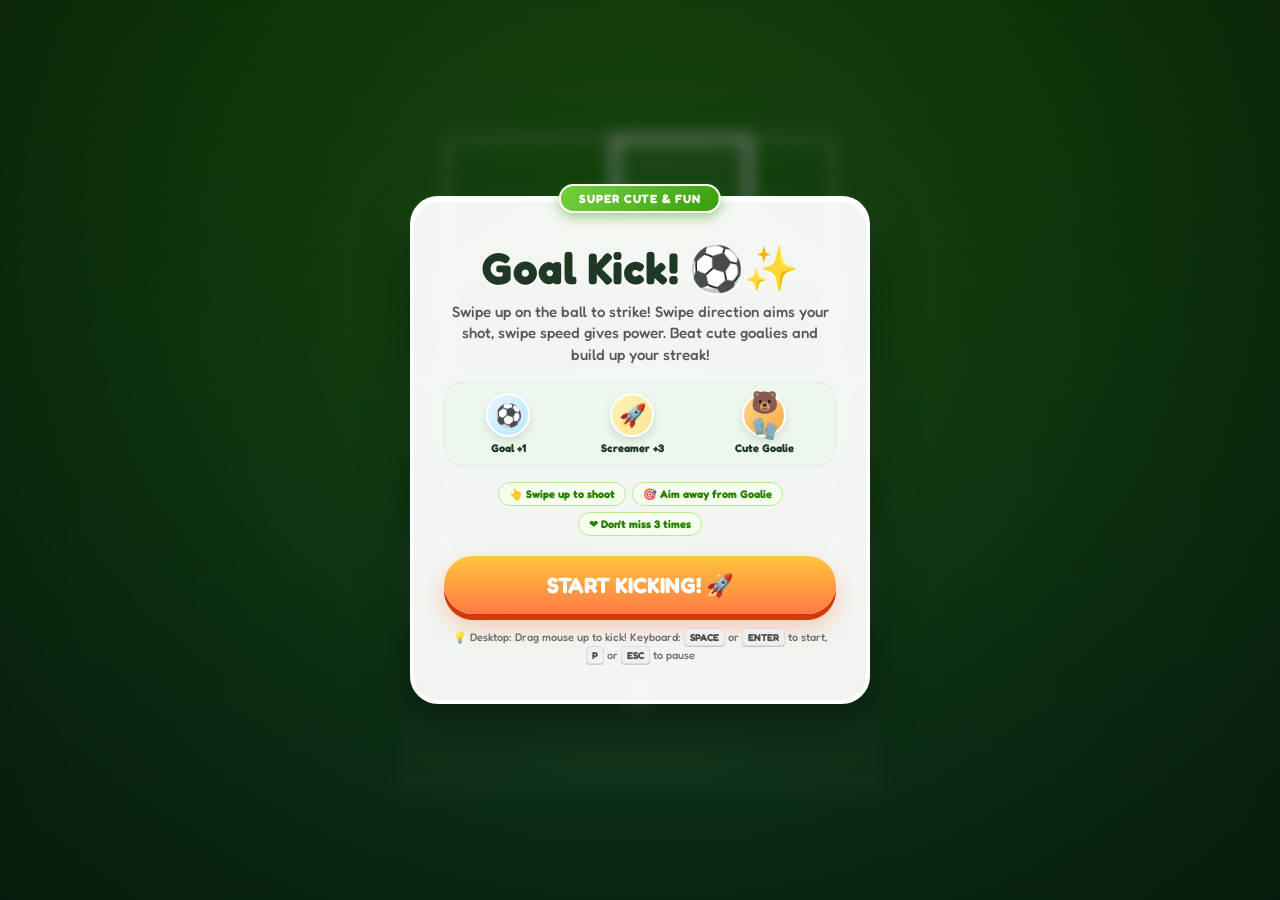
==== index.html @ 9839321a "Goal Kick: Separate HTML, CSS, JS, BGM loop, event SFX tones, child friendly UI, full screen playgri" ====
<!DOCTYPE html>
<html lang="en">
<head>
  <meta charset="utf-8">
  <meta name="viewport" content="width=device-width, initial-scale=1.0, maximum-scale=1.0, user-scalable=no, viewport-fit=cover">
  <meta name="theme-color" content="#278003">
  <title>Goal Kick! - Child Friendly Soccer Arcade</title>

  <!-- SEO & Meta -->
  <meta name="description" content="A super fun, child-friendly Goal Kick soccer arcade game! Swipe up on the ball to score goals against cute goalies in full screen!">
  <meta name="keywords" content="goal kick, soccer game, kids game, html5 game, mobile arcade">

  <!-- Google Fonts -->
  <link rel="preconnect" href="https://fonts.googleapis.com">
  <link rel="preconnect" href="https://fonts.gstatic.com" crossorigin>
  <link href="https://fonts.googleapis.com/css2?family=Fredoka:wght@400;500;600;700&display=swap" rel="stylesheet">

  <!-- Stylesheet -->
  <link rel="stylesheet" href="style.css">
</head>
<body>

  <!-- Fullscreen Canvas Playfield -->
  <canvas id="gameCanvas"></canvas>

  <!-- HUD Top Navigation Bar -->
  <div id="hud" class="hud-container hidden">
    <div class="hud-item score-box">
      <span class="hud-label">SCORE</span>
      <span id="scoreText" class="hud-value">0</span>
    </div>

    <div class="hud-item level-box">
      <span class="hud-label" id="tierNameText">PRACTICE</span>
      <span id="streakText" class="hud-subvalue">Streak 0</span>
    </div>

    <div class="hud-item status-box">
      <div class="lives-box" id="livesContainer">
        <!-- Dynamic Hearts rendered here -->
      </div>
      <div class="best-box">
        <span class="best-label">BEST:</span>
        <span id="bestHudText" class="best-value">0</span>
      </div>
    </div>
  </div>

  <!-- Start Screen Overlay -->
  <div class="overlay-layer" id="titleScreen">
    <div class="game-card bounce-in">
      <div class="card-badge">SUPER CUTE & FUN</div>
      <h1 class="game-title">Goal Kick! ⚽✨</h1>
      <p class="game-subtitle">Swipe up on the ball to strike! Swipe direction aims your shot, swipe speed gives power. Beat cute goalies and build up your streak!</p>

      <div class="character-preview">
        <div class="preview-item">
          <div class="char-avatar ball-bg">⚽</div>
          <span class="char-label">Goal +1</span>
        </div>
        <div class="preview-item">
          <div class="char-avatar fire-bg">🚀</div>
          <span class="char-label">Screamer +3</span>
        </div>
        <div class="preview-item">
          <div class="char-avatar bear-bg">🐻🧤</div>
          <span class="char-label">Cute Goalie</span>
        </div>
      </div>

      <div class="rules-summary">
        <div class="rule-chip">👆 Swipe up to shoot</div>
        <div class="rule-chip">🎯 Aim away from Goalie</div>
        <div class="rule-chip">❤️ Don't miss 3 times</div>
      </div>

      <button class="play-btn" id="startBtn">
        <span>START KICKING! 🚀</span>
      </button>

      <div class="desktop-hint">
        <span>💡 Desktop: Drag mouse up to kick! Keyboard: <kbd>SPACE</kbd> or <kbd>ENTER</kbd> to start, <kbd>P</kbd> or <kbd>ESC</kbd> to pause</span>
      </div>
    </div>
  </div>

  <!-- Game Over Overlay -->
  <div class="overlay-layer hidden" id="gameOverScreen">
    <div class="game-card pop-in" id="overCard">
      <div class="card-badge orange-badge">FULL TIME</div>
      <h2 class="over-title" id="overTitle">Great Kick! 🎉</h2>
      <p class="over-reason" id="overReasonText">Out of chances!</p>

      <div class="score-display">
        <span class="score-label">FINAL SCORE</span>
        <span class="final-score" id="finalScoreText">0</span>
      </div>

      <div class="stats-row">
        <div class="stat-pill">
          <span class="stat-icon">⚽</span>
          <span id="goalsText">0 Goals</span>
        </div>
        <div class="stat-pill">
          <span class="stat-icon">🔥</span>
          <span id="bestStreakText">Best Streak 0</span>
        </div>
      </div>

      <div class="best-score-banner" id="bestBanner">
        🏆 Best Score: <span id="bestScoreText">0</span>
      </div>

      <button class="play-btn again-btn" id="againBtn">
        <span>KICK AGAIN 🔄</span>
      </button>
    </div>
  </div>

  <!-- Pause Overlay -->
  <div class="overlay-layer hidden" id="pauseScreen">
    <div class="game-card pop-in">
      <div class="card-badge blue-badge">PAUSED</div>
      <h2 class="game-title">Game Paused ⏸️</h2>
      <p class="game-subtitle">Taking a quick water break? The goalie is waiting!</p>

      <button class="play-btn" id="resumeBtn">
        <span>RESUME GAME ▶️</span>
      </button>

      <div class="desktop-hint">
        <span>💡 Press <kbd>P</kbd> or <kbd>ESC</kbd> to resume</span>
      </div>
    </div>
  </div>

  <!-- Main Game Engine Script -->
  <script src="script.js"></script>
</body>
</html>
---- style.css ----
/* ==========================================================================
   Goal Kick! - Child Friendly & Responsive CSS Design System
   Dual Support for Mobile Devices & Large Desktop Monitors
   ========================================================================== */

:root {
  --primary-font: "Fredoka", "Trebuchet MS", system-ui, -apple-system, sans-serif;
  --bg-pitch-top: #389e0d;
  --bg-pitch-bottom: #1e7a3d;
  --card-bg: rgba(255, 255, 255, 0.95);
  --text-dark: #1f3824;
  --text-muted: #595959;
  --accent-yellow: #ffc53d;
  --accent-orange: #ff7a45;
  --accent-pink: #ff4d4f;
  --accent-blue: #4096ff;
  --accent-green: #52c41a;
  --shadow-color: rgba(5, 25, 10, 0.28);
  --radius-lg: 28px;
  --radius-md: 18px;
  --radius-pill: 999px;
}

* {
  box-sizing: border-box;
  margin: 0;
  padding: 0;
  -webkit-tap-highlight-color: transparent;
  user-select: none;
  -webkit-user-select: none;
}

html, body {
  width: 100%;
  height: 100%;
  overflow: hidden;
  position: fixed;
  inset: 0;
  font-family: var(--primary-font);
  background: radial-gradient(circle at 50% 30%, #52c41a 0%, #278003 60%, #0f4023 100%);
  touch-action: none;
  overscroll-behavior: none;
}

/* --------------------------------------------------------------------------
   Canvas (Responsive Canvas Engine)
   -------------------------------------------------------------------------- */
canvas#gameCanvas {
  position: fixed;
  inset: 0;
  width: 100%;
  height: 100%;
  display: block;
  z-index: 1;
  cursor: grab;
}

canvas#gameCanvas:active {
  cursor: grabbing;
}

/* --------------------------------------------------------------------------
   HUD Top Navigation Bar (Mobile & Desktop Responsive)
   -------------------------------------------------------------------------- */
.hud-container {
  position: fixed;
  top: max(10px, env(safe-area-inset-top));
  left: 50%;
  transform: translateX(-50%);
  width: calc(100% - 24px);
  max-width: 540px;
  z-index: 10;
  display: flex;
  align-items: center;
  justify-content: space-between;
  padding: 8px 16px;
  background: rgba(255, 255, 255, 0.94);
  backdrop-filter: blur(14px);
  -webkit-backdrop-filter: blur(14px);
  border: 3px solid rgba(255, 255, 255, 0.95);
  border-radius: var(--radius-pill);
  box-shadow: 0 10px 28px var(--shadow-color), 0 3px 8px rgba(0,0,0,0.1);
  transition: opacity 0.3s ease, transform 0.3s ease;
}

.hud-container.hidden {
  opacity: 0;
  pointer-events: none;
  transform: translate(-50%, -24px);
}

.hud-item {
  display: flex;
  flex-direction: column;
  align-items: center;
}

.score-box {
  align-items: flex-start;
}

.hud-label {
  font-size: 10px;
  font-weight: 700;
  letter-spacing: 0.08em;
  color: #8c8c8c;
}

.hud-value {
  font-size: clamp(20px, 3.5vw, 28px);
  font-weight: 700;
  color: #1f3824;
  line-height: 1;
  text-shadow: 0 1px 0 #fff;
}

.hud-subvalue {
  font-size: clamp(13px, 2.8vw, 16px);
  font-weight: 700;
  color: #389e0d;
}

.level-box {
  align-items: center;
}

/* Status Box: Hearts & Best */
.status-box {
  align-items: flex-end;
  gap: 2px;
}

.lives-box {
  display: flex;
  flex-direction: row;
  gap: 4px;
  align-items: center;
}

.heart-icon {
  font-size: clamp(16px, 3vw, 20px);
  display: inline-block;
  filter: drop-shadow(0 2px 4px rgba(255, 77, 79, 0.4));
  transition: transform 0.25s cubic-bezier(0.175, 0.885, 0.32, 1.275);
}

.heart-icon.lost {
  filter: grayscale(1) opacity(0.3);
  transform: scale(0.75);
}

.best-box {
  display: flex;
  align-items: center;
  gap: 4px;
  font-size: 11px;
  font-weight: 700;
  color: #8c8c8c;
}

.best-value {
  color: #d48806;
}

/* --------------------------------------------------------------------------
   Overlay Layers (Title, Game Over, Pause)
   -------------------------------------------------------------------------- */
.overlay-layer {
  position: fixed;
  inset: 0;
  z-index: 20;
  display: flex;
  align-items: center;
  justify-content: center;
  padding: 20px;
  background: radial-gradient(circle at center, rgba(10, 40, 20, 0.45) 0%, rgba(5, 20, 10, 0.82) 100%);
  backdrop-filter: blur(8px);
  -webkit-backdrop-filter: blur(8px);
  transition: opacity 0.3s ease;
}

.overlay-layer.hidden {
  display: none !important;
}

.game-card {
  width: 100%;
  max-width: 440px;
  background: var(--card-bg);
  border-radius: var(--radius-lg);
  padding: clamp(24px, 5vw, 36px) clamp(20px, 4vw, 30px);
  text-align: center;
  position: relative;
  box-shadow: 0 24px 48px rgba(0, 0, 0, 0.36), inset 0 2px 0 rgba(255, 255, 255, 0.9);
  border: 4px solid #ffffff;
}

/* Animations */
.bounce-in {
  animation: bounceIn 0.6s cubic-bezier(0.175, 0.885, 0.32, 1.275) both;
}

.pop-in {
  animation: popIn 0.4s cubic-bezier(0.34, 1.56, 0.64, 1) both;
}

@keyframes bounceIn {
  0% { opacity: 0; transform: scale(0.5) translateY(40px); }
  60% { opacity: 1; transform: scale(1.04) translateY(-6px); }
  100% { transform: scale(1) translateY(0); }
}

@keyframes popIn {
  0% { opacity: 0; transform: scale(0.85); }
  100% { opacity: 1; transform: scale(1); }
}

/* Card Badge */
.card-badge {
  position: absolute;
  top: -16px;
  left: 50%;
  transform: translateX(-50%);
  background: linear-gradient(135deg, #73d13d, #389e0d);
  color: #ffffff;
  font-size: 12px;
  font-weight: 700;
  letter-spacing: 0.08em;
  padding: 5px 18px;
  border-radius: var(--radius-pill);
  box-shadow: 0 4px 12px rgba(56, 158, 13, 0.45);
  border: 2px solid #ffffff;
}

.orange-badge {
  background: linear-gradient(135deg, #ff7a45, #d4380d);
  box-shadow: 0 4px 12px rgba(212, 56, 13, 0.45);
}

.blue-badge {
  background: linear-gradient(135deg, #4096ff, #0958d9);
  box-shadow: 0 4px 12px rgba(9, 88, 217, 0.45);
}

/* Titles & Typography */
.game-title {
  font-size: clamp(32px, 7vw, 44px);
  font-weight: 700;
  color: var(--text-dark);
  line-height: 1.1;
  margin-top: 8px;
  margin-bottom: 8px;
  text-shadow: 0 2px 0 #fff;
}

.game-subtitle {
  font-size: clamp(13px, 2.8vw, 15px);
  font-weight: 500;
  color: var(--text-muted);
  line-height: 1.45;
  margin-bottom: 16px;
}

/* Character Preview Bar */
.character-preview {
  display: flex;
  justify-content: space-around;
  margin: 14px 0 16px;
  padding: 10px 6px;
  background: rgba(235, 248, 238, 0.85);
  border-radius: var(--radius-md);
  border: 1px solid rgba(0, 0, 0, 0.05);
}

.preview-item {
  display: flex;
  flex-direction: column;
  align-items: center;
  gap: 4px;
}

.char-avatar {
  width: clamp(38px, 7.5vw, 44px);
  height: clamp(38px, 7.5vw, 44px);
  border-radius: 50%;
  display: flex;
  align-items: center;
  justify-content: center;
  font-size: clamp(18px, 3.5vw, 22px);
  box-shadow: 0 4px 10px rgba(0,0,0,0.12);
  border: 2px solid #ffffff;
  transition: transform 0.2s ease;
}

.char-avatar:hover {
  transform: scale(1.15) rotate(6deg);
}

.ball-bg { background: linear-gradient(135deg, #e6f7ff, #bae7ff); }
.fire-bg { background: linear-gradient(135deg, #fff1b8, #ffe58f); }
.bear-bg { background: linear-gradient(135deg, #ffd591, #ffa940); }

.char-label {
  font-size: 11px;
  font-weight: 700;
  color: var(--text-dark);
}

/* Rules Summary Chips */
.rules-summary {
  display: flex;
  flex-wrap: wrap;
  gap: 6px;
  justify-content: center;
  margin-bottom: 20px;
}

.rule-chip {
  background: #f6ffed;
  border: 1px solid #b7eb8f;
  color: #278003;
  font-size: 11px;
  font-weight: 700;
  padding: 4px 10px;
  border-radius: var(--radius-pill);
}

/* Buttons with Hover & Active States */
.play-btn {
  width: 100%;
  font-family: inherit;
  font-size: clamp(18px, 4vw, 22px);
  font-weight: 700;
  color: #ffffff;
  background: linear-gradient(180deg, #ffc53d 0%, #ff7a45 100%);
  border: none;
  border-radius: var(--radius-pill);
  padding: 16px 28px;
  cursor: pointer;
  box-shadow: 0 6px 0 #d4380d, 0 12px 24px rgba(255, 122, 69, 0.4);
  transition: transform 0.15s cubic-bezier(0.175, 0.885, 0.32, 1.275), box-shadow 0.15s ease;
  position: relative;
  overflow: hidden;
}

.play-btn:hover {
  transform: translateY(-2px);
  box-shadow: 0 8px 0 #d4380d, 0 16px 28px rgba(255, 122, 69, 0.48);
}

.play-btn:active {
  transform: translateY(4px);
  box-shadow: 0 2px 0 #d4380d, 0 6px 12px rgba(255, 122, 69, 0.3);
}

.again-btn {
  background: linear-gradient(180deg, #73d13d 0%, #389e0d 100%);
  box-shadow: 0 6px 0 #237804, 0 12px 24px rgba(56, 158, 13, 0.4);
}

.again-btn:hover {
  box-shadow: 0 8px 0 #237804, 0 16px 28px rgba(56, 158, 13, 0.48);
}

.again-btn:active {
  box-shadow: 0 2px 0 #237804, 0 6px 12px rgba(56, 158, 13, 0.3);
}

/* Desktop Keyboard Hint */
.desktop-hint {
  margin-top: 14px;
  font-size: 11px;
  font-weight: 500;
  color: var(--text-muted);
  opacity: 0.85;
}

kbd {
  background: #f0f0f0;
  border: 1px solid #d9d9d9;
  border-radius: 4px;
  box-shadow: 0 1px 0 rgba(0,0,0,0.2);
  color: #333;
  display: inline-block;
  font-family: inherit;
  font-size: 10px;
  font-weight: 700;
  padding: 2px 5px;
}

/* Game Over Card Details */
.over-title {
  font-size: clamp(24px, 5vw, 32px);
  font-weight: 700;
  color: var(--text-dark);
  margin-top: 8px;
  margin-bottom: 2px;
}

.over-reason {
  font-size: 14px;
  font-weight: 600;
  color: #ff4d4f;
  margin-bottom: 10px;
}

.score-display {
  margin: 8px 0 14px;
  padding: 10px;
  background: linear-gradient(135deg, #f6ffed, #d9f7be);
  border-radius: var(--radius-md);
  border: 2px dashed #b7eb8f;
}

.score-label {
  font-size: 11px;
  font-weight: 700;
  color: #278003;
  letter-spacing: 0.08em;
  display: block;
}

.final-score {
  font-size: clamp(40px, 9vw, 58px);
  font-weight: 700;
  color: #135200;
  line-height: 1;
}

.stats-row {
  display: flex;
  gap: 10px;
  justify-content: center;
  margin-bottom: 14px;
}

.stat-pill {
  flex: 1;
  background: #f5f5f5;
  padding: 8px 10px;
  border-radius: var(--radius-pill);
  font-size: 12px;
  font-weight: 600;
  color: var(--text-dark);
  display: flex;
  align-items: center;
  justify-content: center;
  gap: 6px;
}

.best-score-banner {
  font-size: 13px;
  font-weight: 700;
  color: #389e0d;
  background: #f6ffed;
  border: 1px solid #b7eb8f;
  padding: 6px 12px;
  border-radius: var(--radius-pill);
  margin-bottom: 18px;
  display: inline-block;
}

/* Media Queries for Desktop & Tablet */
@media (min-width: 768px) {
  .hud-container {
    padding: 10px 24px;
  }
  .game-card {
    max-width: 460px;
  }
}
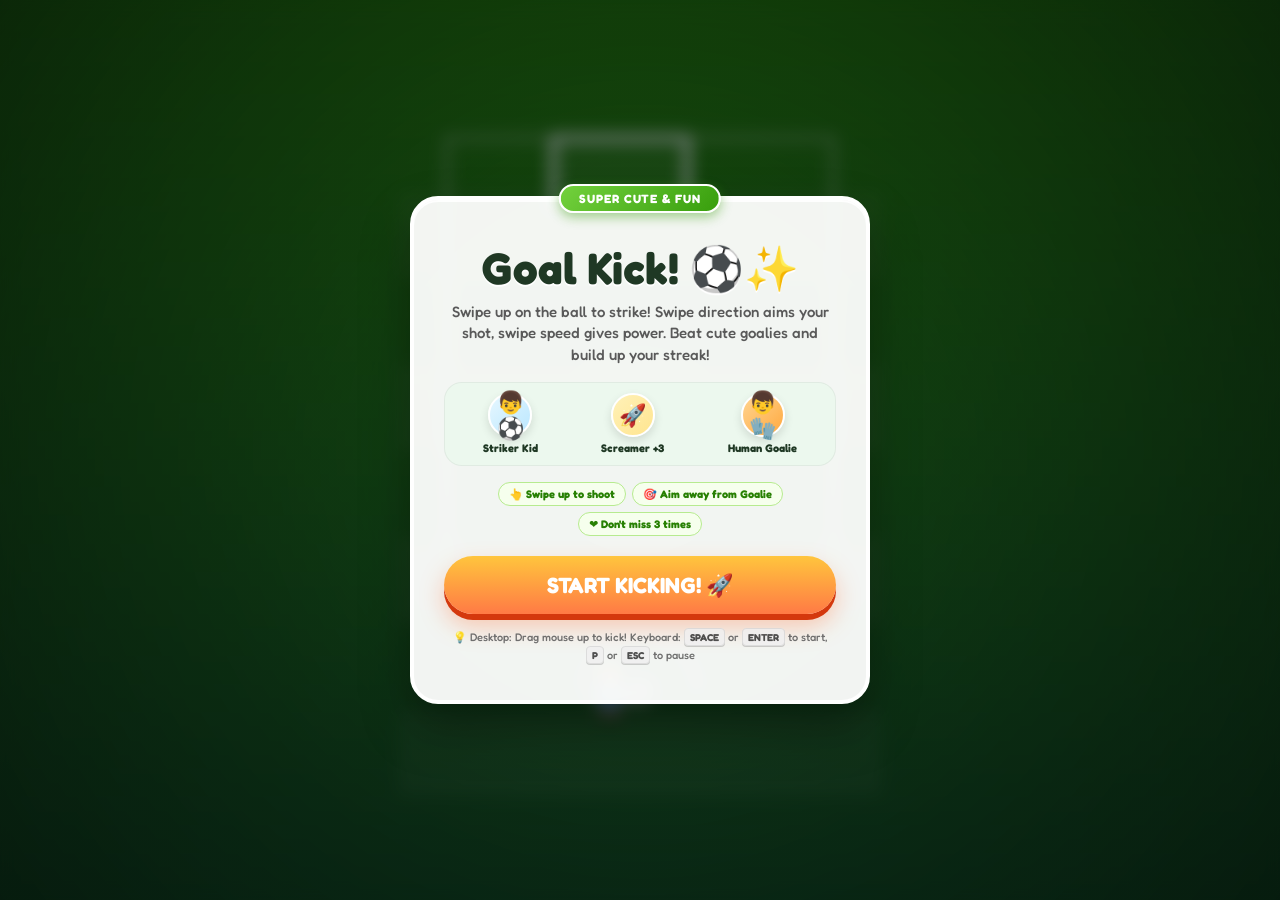
==== commit e36533c8: "Add human kicker character with leg swing animation and human goalkeeper player" ====
--- a/index.html
+++ b/index.html
@@ -55,16 +55,16 @@
 
       <div class="character-preview">
         <div class="preview-item">
-          <div class="char-avatar ball-bg">⚽</div>
-          <span class="char-label">Goal +1</span>
+          <div class="char-avatar ball-bg">👦⚽</div>
+          <span class="char-label">Striker Kid</span>
         </div>
         <div class="preview-item">
           <div class="char-avatar fire-bg">🚀</div>
           <span class="char-label">Screamer +3</span>
         </div>
         <div class="preview-item">
-          <div class="char-avatar bear-bg">🐻🧤</div>
-          <span class="char-label">Cute Goalie</span>
+          <div class="char-avatar bear-bg">👦🧤</div>
+          <span class="char-label">Human Goalie</span>
         </div>
       </div>
 
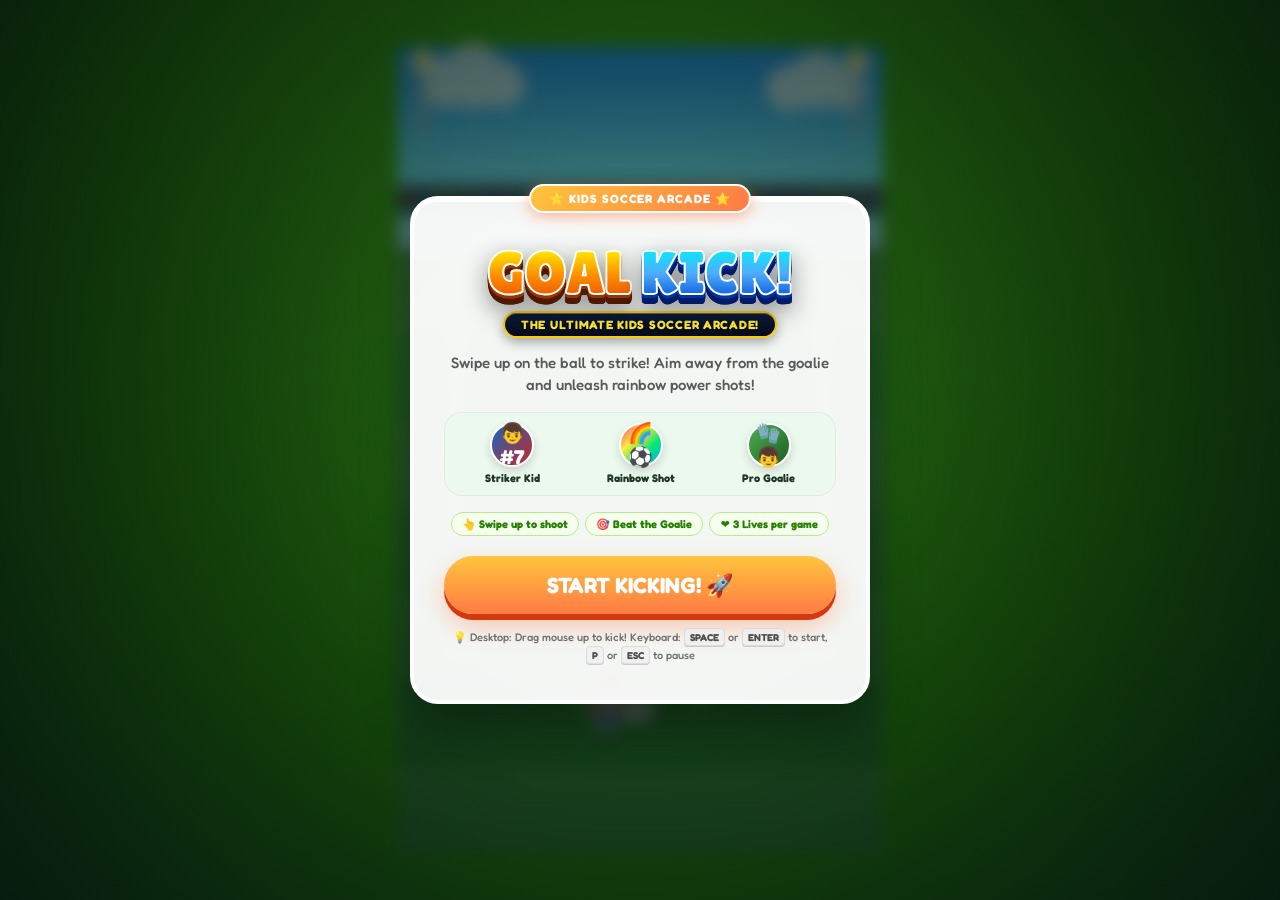
==== commit 23799e07: "Update Goal Kick UI matching arcade image design and position point notifications strictly above goa" ====
--- a/index.html
+++ b/index.html
@@ -4,16 +4,16 @@
   <meta charset="utf-8">
   <meta name="viewport" content="width=device-width, initial-scale=1.0, maximum-scale=1.0, user-scalable=no, viewport-fit=cover">
   <meta name="theme-color" content="#278003">
-  <title>Goal Kick! - Child Friendly Soccer Arcade</title>
+  <title>Goal Kick! - The Ultimate Kids Soccer Arcade</title>
 
   <!-- SEO & Meta -->
   <meta name="description" content="A super fun, child-friendly Goal Kick soccer arcade game! Swipe up on the ball to score goals against cute goalies in full screen!">
   <meta name="keywords" content="goal kick, soccer game, kids game, html5 game, mobile arcade">
 
-  <!-- Google Fonts -->
+  <!-- Google Fonts: Lilita One & Fredoka -->
   <link rel="preconnect" href="https://fonts.googleapis.com">
   <link rel="preconnect" href="https://fonts.gstatic.com" crossorigin>
-  <link href="https://fonts.googleapis.com/css2?family=Fredoka:wght@400;500;600;700&display=swap" rel="stylesheet">
+  <link href="https://fonts.googleapis.com/css2?family=Fredoka:wght@400;600;700;900&family=Lilita+One&display=swap" rel="stylesheet">
 
   <!-- Stylesheet -->
   <link rel="stylesheet" href="style.css">
@@ -49,29 +49,36 @@
   <!-- Start Screen Overlay -->
   <div class="overlay-layer" id="titleScreen">
     <div class="game-card bounce-in">
-      <div class="card-badge">SUPER CUTE & FUN</div>
-      <h1 class="game-title">Goal Kick! ⚽✨</h1>
-      <p class="game-subtitle">Swipe up on the ball to strike! Swipe direction aims your shot, swipe speed gives power. Beat cute goalies and build up your streak!</p>
+      <div class="card-badge arcade-badge">⭐ KIDS SOCCER ARCADE ⭐</div>
+      
+      <!-- 3D Arcade Title Logo matching image -->
+      <h1 class="logo-title">
+        <span class="word-goal">GOAL</span>
+        <span class="word-kick">KICK!</span>
+      </h1>
+      <div class="tagline-banner">THE ULTIMATE KIDS SOCCER ARCADE!</div>
+
+      <p class="game-subtitle">Swipe up on the ball to strike! Aim away from the goalie and unleash rainbow power shots!</p>
 
       <div class="character-preview">
         <div class="preview-item">
-          <div class="char-avatar ball-bg">👦⚽</div>
+          <div class="char-avatar striker-bg">👦#7</div>
           <span class="char-label">Striker Kid</span>
         </div>
         <div class="preview-item">
-          <div class="char-avatar fire-bg">🚀</div>
-          <span class="char-label">Screamer +3</span>
+          <div class="char-avatar rainbow-bg">🌈⚽</div>
+          <span class="char-label">Rainbow Shot</span>
         </div>
         <div class="preview-item">
-          <div class="char-avatar bear-bg">👦🧤</div>
-          <span class="char-label">Human Goalie</span>
+          <div class="char-avatar goalie-bg">🧤👦</div>
+          <span class="char-label">Pro Goalie</span>
         </div>
       </div>
 
       <div class="rules-summary">
         <div class="rule-chip">👆 Swipe up to shoot</div>
-        <div class="rule-chip">🎯 Aim away from Goalie</div>
-        <div class="rule-chip">❤️ Don't miss 3 times</div>
+        <div class="rule-chip">🎯 Beat the Goalie</div>
+        <div class="rule-chip">❤️ 3 Lives per game</div>
       </div>
 
       <button class="play-btn" id="startBtn">
@@ -138,3 +145,4 @@
   <script src="script.js"></script>
 </body>
 </html>
+
--- a/style.css
+++ b/style.css
@@ -230,6 +230,15 @@
   border-radius: var(--radius-pill);
   box-shadow: 0 4px 12px rgba(56, 158, 13, 0.45);
   border: 2px solid #ffffff;
+  white-space: nowrap;
+}
+
+.arcade-badge {
+  background: linear-gradient(135deg, #ffc53d, #ff7a45);
+  box-shadow: 0 4px 14px rgba(255, 122, 69, 0.5);
+  border: 2px solid #ffffff;
+  color: #ffffff;
+  font-weight: 900;
 }
 
 .orange-badge {
@@ -242,7 +251,54 @@
   box-shadow: 0 4px 12px rgba(9, 88, 217, 0.45);
 }
 
-/* Titles & Typography */
+/* 3D Arcade Titles & Tagline Banner (Matches Image) */
+.logo-title {
+  font-family: "Lilita One", "Fredoka", cursive, sans-serif;
+  font-size: clamp(42px, 9vw, 58px);
+  line-height: 0.95;
+  margin-top: 10px;
+  margin-bottom: 4px;
+  display: flex;
+  justify-content: center;
+  align-items: center;
+  gap: 10px;
+  text-transform: uppercase;
+}
+
+.word-goal {
+  background: linear-gradient(180deg, #fff700 0%, #ff8c00 55%, #e65100 100%);
+  -webkit-background-clip: text;
+  -webkit-text-fill-color: transparent;
+  filter: drop-shadow(0 3px 0 #993300) drop-shadow(0 6px 0 #4d1a00) drop-shadow(0 8px 12px rgba(0,0,0,0.4));
+  -webkit-text-stroke: 2px #ffffff;
+  letter-spacing: 0.02em;
+}
+
+.word-kick {
+  background: linear-gradient(180deg, #00f2fe 0%, #4facfe 50%, #0052d4 100%);
+  -webkit-background-clip: text;
+  -webkit-text-fill-color: transparent;
+  filter: drop-shadow(0 3px 0 #0033aa) drop-shadow(0 6px 0 #001a66) drop-shadow(0 8px 12px rgba(0,0,0,0.4));
+  -webkit-text-stroke: 2px #ffffff;
+  letter-spacing: 0.02em;
+}
+
+.tagline-banner {
+  background: linear-gradient(180deg, #0d1b3e 0%, #050b1a 100%);
+  border: 2px solid #ffcc00;
+  color: #ffeb3b;
+  font-family: "Fredoka", sans-serif;
+  font-weight: 900;
+  font-size: clamp(10px, 2.2vw, 12px);
+  letter-spacing: 0.06em;
+  padding: 4px 16px;
+  border-radius: var(--radius-pill);
+  box-shadow: 0 4px 12px rgba(0, 0, 0, 0.35), inset 0 1px 0 rgba(255,255,255,0.3);
+  margin: 6px auto 14px;
+  display: inline-block;
+  text-shadow: 0 1px 2px rgba(0,0,0,0.8);
+}
+
 .game-title {
   font-size: clamp(32px, 7vw, 44px);
   font-weight: 700;
@@ -286,19 +342,21 @@
   display: flex;
   align-items: center;
   justify-content: center;
-  font-size: clamp(18px, 3.5vw, 22px);
-  box-shadow: 0 4px 10px rgba(0,0,0,0.12);
+  font-size: clamp(16px, 3.2vw, 20px);
+  font-weight: 700;
+  box-shadow: 0 4px 10px rgba(0,0,0,0.15);
   border: 2px solid #ffffff;
   transition: transform 0.2s ease;
+  color: #fff;
 }
 
 .char-avatar:hover {
   transform: scale(1.15) rotate(6deg);
 }
 
-.ball-bg { background: linear-gradient(135deg, #e6f7ff, #bae7ff); }
-.fire-bg { background: linear-gradient(135deg, #fff1b8, #ffe58f); }
-.bear-bg { background: linear-gradient(135deg, #ffd591, #ffa940); }
+.striker-bg { background: linear-gradient(135deg, #1565c0 0%, #c62828 100%); }
+.rainbow-bg { background: linear-gradient(135deg, #ff4081, #ffeb3b, #00e676, #00b0ff); }
+.goalie-bg  { background: linear-gradient(135deg, #4caf50 0%, #1b5e20 100%); }
 
 .char-label {
   font-size: 11px;
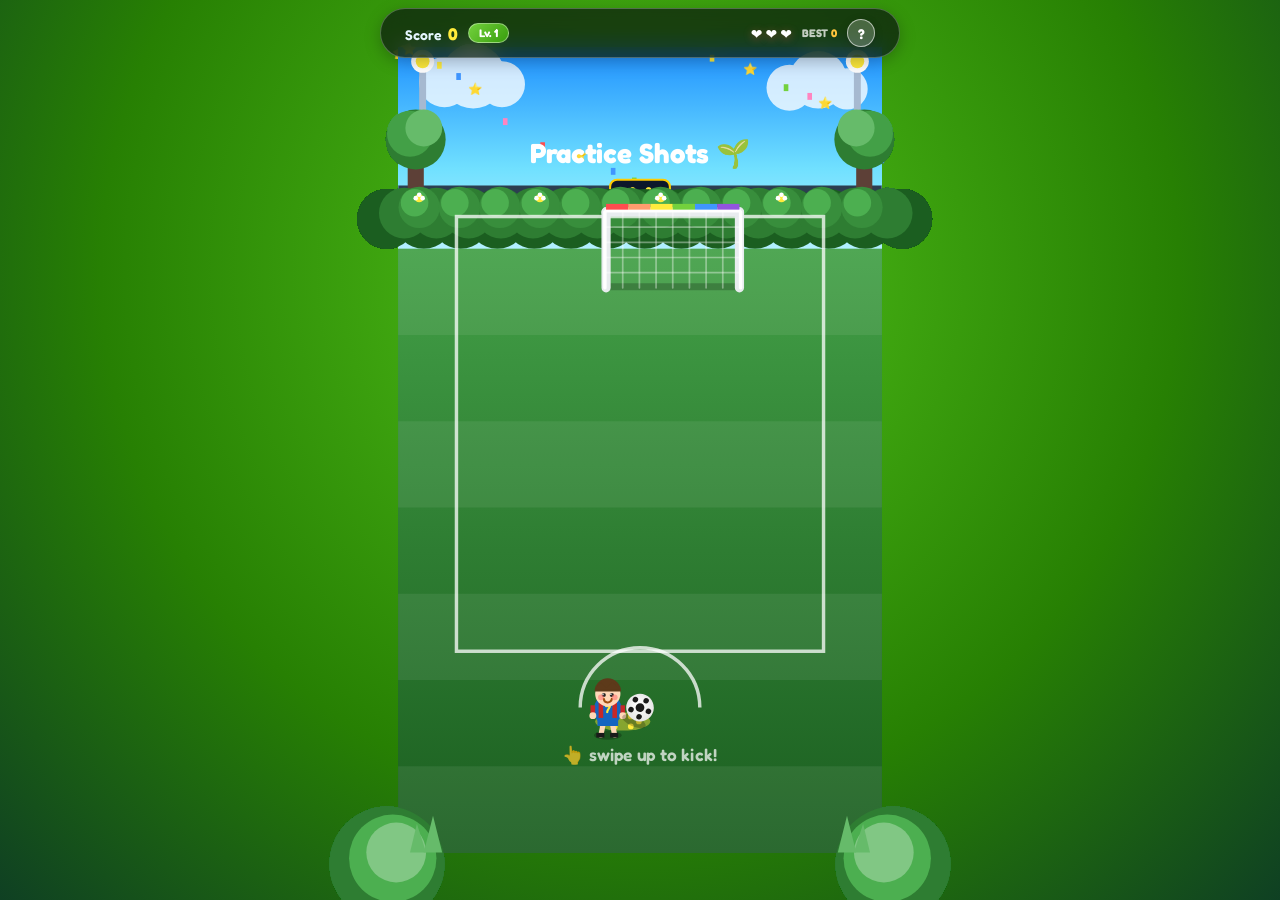
==== commit 919c8fa3: "Redesign UI to follow minimal playfield-first hyper-casual design: instant playfield start, compact " ====
--- a/index.html
+++ b/index.html
@@ -4,11 +4,11 @@
   <meta charset="utf-8">
   <meta name="viewport" content="width=device-width, initial-scale=1.0, maximum-scale=1.0, user-scalable=no, viewport-fit=cover">
   <meta name="theme-color" content="#278003">
-  <title>Goal Kick! - The Ultimate Kids Soccer Arcade</title>
+  <title>Goal Kick! - Minimal Playfield-First Soccer Arcade</title>
 
   <!-- SEO & Meta -->
-  <meta name="description" content="A super fun, child-friendly Goal Kick soccer arcade game! Swipe up on the ball to score goals against cute goalies in full screen!">
-  <meta name="keywords" content="goal kick, soccer game, kids game, html5 game, mobile arcade">
+  <meta name="description" content="A super fun, minimal playfield-first Goal Kick soccer arcade game! Swipe up on the ball to score goals!">
+  <meta name="keywords" content="goal kick, soccer game, html5 game, mobile arcade">
 
   <!-- Google Fonts: Lilita One & Fredoka -->
   <link rel="preconnect" href="https://fonts.googleapis.com">
@@ -20,78 +20,40 @@
 </head>
 <body>
 
-  <!-- Fullscreen Canvas Playfield -->
+  <!-- Fullscreen Canvas Playfield (Dominates 95%+ of Screen) -->
   <canvas id="gameCanvas"></canvas>
 
-  <!-- HUD Top Navigation Bar -->
-  <div id="hud" class="hud-container hidden">
-    <div class="hud-item score-box">
-      <span class="hud-label">SCORE</span>
-      <span id="scoreText" class="hud-value">0</span>
+  <!-- Minimal Hyper-Casual Single-Line Top HUD Bar -->
+  <div id="hud" class="hud-container">
+    <div class="hud-left">
+      <span class="hud-inline-score">Score <strong id="scoreText">0</strong></span>
+      <span class="hud-pill-badge" id="tierNameText">Lv. 1</span>
     </div>
 
-    <div class="hud-item level-box">
-      <span class="hud-label" id="tierNameText">PRACTICE</span>
-      <span id="streakText" class="hud-subvalue">Streak 0</span>
-    </div>
-
-    <div class="hud-item status-box">
+    <div class="hud-right">
       <div class="lives-box" id="livesContainer">
         <!-- Dynamic Hearts rendered here -->
       </div>
-      <div class="best-box">
-        <span class="best-label">BEST:</span>
-        <span id="bestHudText" class="best-value">0</span>
+      <span class="hud-inline-best">BEST <strong id="bestHudText">0</strong></span>
+      <button class="help-btn" id="helpBtn" aria-label="Help">?</button>
+    </div>
+  </div>
+
+  <!-- Compact How to Play Help Modal (Opened by ? button) -->
+  <div class="overlay-layer hidden" id="helpModal">
+    <div class="help-card pop-in">
+      <button class="modal-close-btn" id="closeHelpBtn" aria-label="Close">×</button>
+      <h3 class="help-title">How to Play</h3>
+      <div class="help-list">
+        <div class="help-item"><span>🎮</span> Swipe up on the ball to strike</div>
+        <div class="help-item"><span>🎯</span> Aim away from the Goalie</div>
+        <div class="help-item"><span>🚀</span> Swipe speed gives shot power</div>
+        <div class="help-item"><span>❤️</span> Don't miss 3 times</div>
       </div>
     </div>
   </div>
 
-  <!-- Start Screen Overlay -->
-  <div class="overlay-layer" id="titleScreen">
-    <div class="game-card bounce-in">
-      <div class="card-badge arcade-badge">⭐ KIDS SOCCER ARCADE ⭐</div>
-      
-      <!-- 3D Arcade Title Logo matching image -->
-      <h1 class="logo-title">
-        <span class="word-goal">GOAL</span>
-        <span class="word-kick">KICK!</span>
-      </h1>
-      <div class="tagline-banner">THE ULTIMATE KIDS SOCCER ARCADE!</div>
-
-      <p class="game-subtitle">Swipe up on the ball to strike! Aim away from the goalie and unleash rainbow power shots!</p>
-
-      <div class="character-preview">
-        <div class="preview-item">
-          <div class="char-avatar striker-bg">👦#7</div>
-          <span class="char-label">Striker Kid</span>
-        </div>
-        <div class="preview-item">
-          <div class="char-avatar rainbow-bg">🌈⚽</div>
-          <span class="char-label">Rainbow Shot</span>
-        </div>
-        <div class="preview-item">
-          <div class="char-avatar goalie-bg">🧤👦</div>
-          <span class="char-label">Pro Goalie</span>
-        </div>
-      </div>
-
-      <div class="rules-summary">
-        <div class="rule-chip">👆 Swipe up to shoot</div>
-        <div class="rule-chip">🎯 Beat the Goalie</div>
-        <div class="rule-chip">❤️ 3 Lives per game</div>
-      </div>
-
-      <button class="play-btn" id="startBtn">
-        <span>START KICKING! 🚀</span>
-      </button>
-
-      <div class="desktop-hint">
-        <span>💡 Desktop: Drag mouse up to kick! Keyboard: <kbd>SPACE</kbd> or <kbd>ENTER</kbd> to start, <kbd>P</kbd> or <kbd>ESC</kbd> to pause</span>
-      </div>
-    </div>
-  </div>
-
-  <!-- Game Over Overlay -->
+  <!-- Game Over Overlay (Compact Modal) -->
   <div class="overlay-layer hidden" id="gameOverScreen">
     <div class="game-card pop-in" id="overCard">
       <div class="card-badge orange-badge">FULL TIME</div>
@@ -124,7 +86,7 @@
     </div>
   </div>
 
-  <!-- Pause Overlay -->
+  <!-- Pause Overlay (Compact Modal) -->
   <div class="overlay-layer hidden" id="pauseScreen">
     <div class="game-card pop-in">
       <div class="card-badge blue-badge">PAUSED</div>
@@ -134,10 +96,6 @@
       <button class="play-btn" id="resumeBtn">
         <span>RESUME GAME ▶️</span>
       </button>
-
-      <div class="desktop-hint">
-        <span>💡 Press <kbd>P</kbd> or <kbd>ESC</kbd> to resume</span>
-      </div>
     </div>
   </div>
 
@@ -146,3 +104,4 @@
 </body>
 </html>
 
+
--- a/style.css
+++ b/style.css
@@ -62,25 +62,31 @@
 /* --------------------------------------------------------------------------
    HUD Top Navigation Bar (Mobile & Desktop Responsive)
    -------------------------------------------------------------------------- */
+/* --------------------------------------------------------------------------
+   Minimal Hyper-Casual Single-Line Top HUD Bar
+   -------------------------------------------------------------------------- */
 .hud-container {
   position: fixed;
-  top: max(10px, env(safe-area-inset-top));
+  top: max(8px, env(safe-area-inset-top));
   left: 50%;
   transform: translateX(-50%);
-  width: calc(100% - 24px);
-  max-width: 540px;
+  width: calc(100% - 20px);
+  max-width: 520px;
   z-index: 10;
   display: flex;
   align-items: center;
   justify-content: space-between;
-  padding: 8px 16px;
-  background: rgba(255, 255, 255, 0.94);
-  backdrop-filter: blur(14px);
-  -webkit-backdrop-filter: blur(14px);
-  border: 3px solid rgba(255, 255, 255, 0.95);
-  border-radius: var(--radius-pill);
-  box-shadow: 0 10px 28px var(--shadow-color), 0 3px 8px rgba(0,0,0,0.1);
+  padding: 6px 14px;
+  background: rgba(10, 25, 15, 0.72);
+  backdrop-filter: blur(10px);
+  -webkit-backdrop-filter: blur(10px);
+  border: 1.5px solid rgba(255, 255, 255, 0.25);
+  border-radius: var(--radius-pill);
+  box-shadow: 0 4px 16px rgba(0, 0, 0, 0.25);
   transition: opacity 0.3s ease, transform 0.3s ease;
+  color: #ffffff;
+  font-size: 13px;
+  font-weight: 700;
 }
 
 .hud-container.hidden {
@@ -89,56 +95,54 @@
   transform: translate(-50%, -24px);
 }
 
-.hud-item {
-  display: flex;
-  flex-direction: column;
-  align-items: center;
-}
-
-.score-box {
-  align-items: flex-start;
-}
-
-.hud-label {
-  font-size: 10px;
-  font-weight: 700;
-  letter-spacing: 0.08em;
-  color: #8c8c8c;
-}
-
-.hud-value {
-  font-size: clamp(20px, 3.5vw, 28px);
-  font-weight: 700;
-  color: #1f3824;
-  line-height: 1;
-  text-shadow: 0 1px 0 #fff;
-}
-
-.hud-subvalue {
-  font-size: clamp(13px, 2.8vw, 16px);
-  font-weight: 700;
-  color: #389e0d;
-}
-
-.level-box {
-  align-items: center;
-}
-
-/* Status Box: Hearts & Best */
-.status-box {
-  align-items: flex-end;
-  gap: 2px;
+.hud-left, .hud-right {
+  display: flex;
+  align-items: center;
+  gap: 10px;
+}
+
+.hud-inline-score {
+  font-size: 14px;
+  font-weight: 600;
+  color: #e6f7ff;
+}
+
+.hud-inline-score strong {
+  font-size: 17px;
+  font-weight: 900;
+  color: #ffeb3b;
+  margin-left: 3px;
+}
+
+.hud-pill-badge {
+  background: linear-gradient(135deg, #73d13d, #389e0d);
+  color: #ffffff;
+  font-size: 11px;
+  font-weight: 800;
+  padding: 2px 10px;
+  border-radius: var(--radius-pill);
+  border: 1px solid rgba(255, 255, 255, 0.4);
+}
+
+.hud-inline-best {
+  font-size: 11px;
+  font-weight: 700;
+  color: rgba(255, 255, 255, 0.75);
+}
+
+.hud-inline-best strong {
+  color: #ffc53d;
 }
 
 .lives-box {
   display: flex;
   flex-direction: row;
-  gap: 4px;
+  gap: 3px;
   align-items: center;
 }
 
 .heart-icon {
-  font-size: clamp(16px, 3vw, 20px);
+  font-size: 14px;
   display: inline-block;
   filter: drop-shadow(0 2px 4px rgba(255, 77, 79, 0.4));
   transition: transform 0.25s cubic-bezier(0.175, 0.885, 0.32, 1.275);
@@ -149,35 +153,118 @@
   transform: scale(0.75);
 }
 
-.best-box {
-  display: flex;
-  align-items: center;
-  gap: 4px;
-  font-size: 11px;
-  font-weight: 700;
-  color: #8c8c8c;
-}
-
-.best-value {
-  color: #d48806;
+/* Small Circular ? Help Button */
+.help-btn {
+  width: 28px;
+  height: 28px;
+  border-radius: 50%;
+  background: rgba(255, 255, 255, 0.22);
+  border: 1.5px solid rgba(255, 255, 255, 0.6);
+  color: #ffffff;
+  font-family: var(--primary-font);
+  font-size: 14px;
+  font-weight: 900;
+  display: flex;
+  align-items: center;
+  justify-content: center;
+  cursor: pointer;
+  box-shadow: 0 2px 8px rgba(0, 0, 0, 0.2);
+  transition: transform 0.15s ease, background 0.15s ease;
+}
+
+.help-btn:hover {
+  transform: scale(1.1);
+  background: rgba(255, 255, 255, 0.35);
+}
+
+.help-btn:active {
+  transform: scale(0.95);
 }
 
 /* --------------------------------------------------------------------------
-   Overlay Layers (Title, Game Over, Pause)
+   Overlay Layers & Compact Help Modal
    -------------------------------------------------------------------------- */
 .overlay-layer {
   position: fixed;
   inset: 0;
-  z-index: 20;
-  display: flex;
-  align-items: center;
-  justify-content: center;
-  padding: 20px;
-  background: radial-gradient(circle at center, rgba(10, 40, 20, 0.45) 0%, rgba(5, 20, 10, 0.82) 100%);
-  backdrop-filter: blur(8px);
-  -webkit-backdrop-filter: blur(8px);
+  z-index: 30;
+  display: flex;
+  align-items: center;
+  justify-content: center;
+  padding: 16px;
+  background: rgba(0, 0, 0, 0.52);
+  backdrop-filter: blur(6px);
+  -webkit-backdrop-filter: blur(6px);
   transition: opacity 0.3s ease;
 }
+
+/* How to Play Compact Modal */
+.help-card {
+  width: 100%;
+  max-width: 340px;
+  background: rgba(255, 255, 255, 0.96);
+  border-radius: 22px;
+  padding: 20px 22px;
+  text-align: left;
+  position: relative;
+  box-shadow: 0 20px 40px rgba(0, 0, 0, 0.4);
+  border: 3px solid #ffffff;
+}
+
+.modal-close-btn {
+  position: absolute;
+  top: 12px;
+  right: 14px;
+  width: 28px;
+  height: 28px;
+  border-radius: 50%;
+  background: #f0f0f0;
+  border: none;
+  font-size: 18px;
+  font-weight: 700;
+  color: #595959;
+  cursor: pointer;
+  display: flex;
+  align-items: center;
+  justify-content: center;
+  line-height: 1;
+}
+
+.modal-close-btn:hover {
+  background: #e0e0e0;
+  color: #000;
+}
+
+.help-title {
+  font-size: 20px;
+  font-weight: 800;
+  color: #1f3824;
+  margin-bottom: 14px;
+}
+
+.help-list {
+  display: flex;
+  flex-direction: column;
+  gap: 10px;
+}
+
+.help-item {
+  display: flex;
+  align-items: center;
+  gap: 10px;
+  font-size: 13px;
+  font-weight: 600;
+  color: #333333;
+  background: #f6ffed;
+  padding: 8px 12px;
+  border-radius: 12px;
+  border: 1px solid #b7eb8f;
+}
+
+.help-item span {
+  font-size: 16px;
+}
+
 
 .overlay-layer.hidden {
   display: none !important;
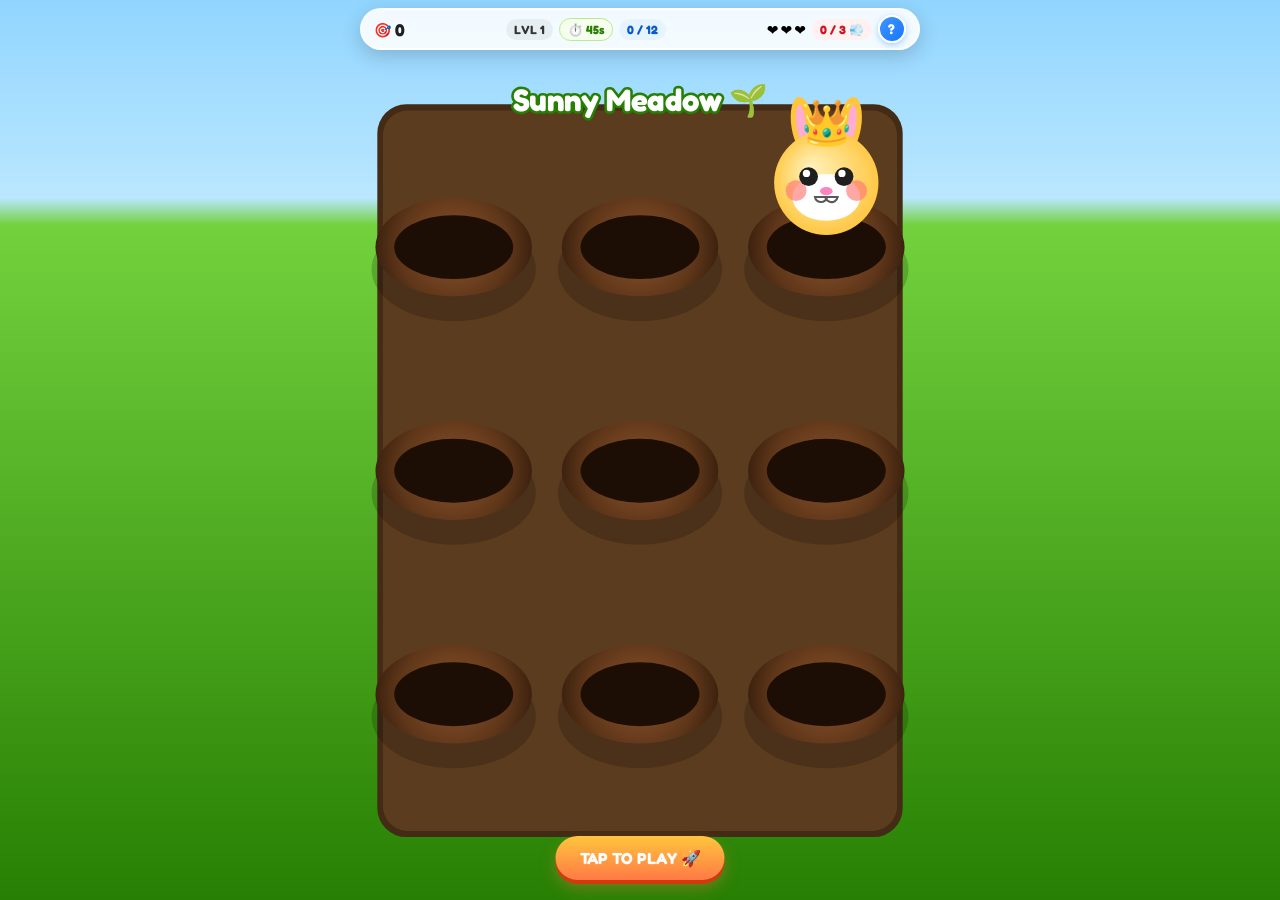
==== commit f72cb729: "Implement hyper-casual playfield-first UI update and always-enabled mobile audio system" ====
--- a/index.html
+++ b/index.html
@@ -1,65 +1,104 @@
 <!DOCTYPE html>
 <html lang="en">
 <head>
-  <meta charset="utf-8">
+  <meta charset="UTF-8">
   <meta name="viewport" content="width=device-width, initial-scale=1.0, maximum-scale=1.0, user-scalable=no, viewport-fit=cover">
-  <meta name="theme-color" content="#278003">
-  <title>Goal Kick! - Minimal Playfield-First Soccer Arcade</title>
-
+  <meta name="theme-color" content="#52c41a">
+  <title>Whack It! - Child Friendly Arcade Game</title>
+  
   <!-- SEO & Meta -->
-  <meta name="description" content="A super fun, minimal playfield-first Goal Kick soccer arcade game! Swipe up on the ball to score goals!">
-  <meta name="keywords" content="goal kick, soccer game, html5 game, mobile arcade">
-
-  <!-- Google Fonts: Lilita One & Fredoka -->
+  <meta name="description" content="A super fun, colorful, child-friendly Whack-It game! Tap the cute hamsters, bunnies, and kitty stars while avoiding cheeky raccoons in full screen!">
+  <meta name="keywords" content="whack a mole, kids game, html5 game, browser game, mobile game, child friendly">
+  
+  <!-- Google Fonts -->
   <link rel="preconnect" href="https://fonts.googleapis.com">
   <link rel="preconnect" href="https://fonts.gstatic.com" crossorigin>
-  <link href="https://fonts.googleapis.com/css2?family=Fredoka:wght@400;600;700;900&family=Lilita+One&display=swap" rel="stylesheet">
-
+  <link href="https://fonts.googleapis.com/css2?family=Fredoka:wght@400;500;600;700&display=swap" rel="stylesheet">
+  
   <!-- Stylesheet -->
   <link rel="stylesheet" href="style.css">
 </head>
 <body>
 
-  <!-- Fullscreen Canvas Playfield (Dominates 95%+ of Screen) -->
+  <!-- Fullscreen Canvas playgrid -->
   <canvas id="gameCanvas"></canvas>
 
-  <!-- Minimal Hyper-Casual Single-Line Top HUD Bar -->
+  <!-- Lightweight Compact HUD Bar (Always visible) -->
   <div id="hud" class="hud-container">
-    <div class="hud-left">
-      <span class="hud-inline-score">Score <strong id="scoreText">0</strong></span>
-      <span class="hud-pill-badge" id="tierNameText">Lv. 1</span>
+    <div class="hud-item score-item">
+      <span class="hud-icon">🎯</span>
+      <span id="scoreText" class="hud-value">0</span>
     </div>
 
-    <div class="hud-right">
+    <div class="hud-center-group">
+      <span id="levelNameText" class="hud-tag">Lv. 1</span>
+      <span id="timerPill" class="hud-tag timer-tag">⏱️ <span id="timerText">45s</span></span>
+      <span id="goalText" class="hud-tag goal-tag">0/12</span>
+    </div>
+
+    <div class="hud-right-group">
       <div class="lives-box" id="livesContainer">
         <!-- Dynamic Hearts rendered here -->
       </div>
-      <span class="hud-inline-best">BEST <strong id="bestHudText">0</strong></span>
-      <button class="help-btn" id="helpBtn" aria-label="Help">?</button>
+      <span id="missText" class="hud-tag miss-tag">💨 0/3</span>
+      <button class="help-btn" id="helpBtn" title="How to Play" aria-label="How to Play">?</button>
     </div>
   </div>
 
-  <!-- Compact How to Play Help Modal (Opened by ? button) -->
-  <div class="overlay-layer hidden" id="helpModal">
-    <div class="help-card pop-in">
-      <button class="modal-close-btn" id="closeHelpBtn" aria-label="Close">×</button>
-      <h3 class="help-title">How to Play</h3>
-      <div class="help-list">
-        <div class="help-item"><span>🎮</span> Swipe up on the ball to strike</div>
-        <div class="help-item"><span>🎯</span> Aim away from the Goalie</div>
-        <div class="help-item"><span>🚀</span> Swipe speed gives shot power</div>
-        <div class="help-item"><span>❤️</span> Don't miss 3 times</div>
+  <!-- Unobtrusive Bottom Tap-to-Play Banner (Opening Screen) -->
+  <div class="start-banner" id="titleScreen">
+    <button class="play-btn start-floating-btn" id="startBtn">
+      <span>TAP TO PLAY 🚀</span>
+    </button>
+  </div>
+
+  <!-- Compact How to Play Modal (Triggered by ? Button) -->
+  <div class="overlay-layer hidden" id="helpScreen">
+    <div class="game-card modal-card pop-in">
+      <button class="close-btn" id="closeHelpBtn" aria-label="Close">×</button>
+      <h2 class="modal-title">How to Play 🎮</h2>
+      
+      <div class="help-grid">
+        <div class="help-row">
+          <span class="help-icon hamster-bg">🐹</span>
+          <div class="help-desc">
+            <strong>Tap Cute Hamsters</strong>
+            <span>+1 Point</span>
+          </div>
+        </div>
+        <div class="help-row">
+          <span class="help-icon gold-bg">🐰⭐</span>
+          <div class="help-desc">
+            <strong>Golden Bunny & Kitty</strong>
+            <span>+5 Stars / +3 Points</span>
+          </div>
+        </div>
+        <div class="help-row">
+          <span class="help-icon raccoon-bg">🦝</span>
+          <div class="help-desc">
+            <strong>Cheeky Raccoon</strong>
+            <span>Avoid! -1 Heart</span>
+          </div>
+        </div>
       </div>
+
+      <div class="help-tips">
+        <span>⏱️ Beat timer • 🎯 Reach goal • 💨 Max 3 misses</span>
+      </div>
+
+      <button class="play-btn modal-ok-btn" id="gotItBtn">
+        <span>GOT IT! 👍</span>
+      </button>
     </div>
   </div>
 
-  <!-- Game Over Overlay (Compact Modal) -->
+  <!-- Game Over Overlay -->
   <div class="overlay-layer hidden" id="gameOverScreen">
-    <div class="game-card pop-in" id="overCard">
-      <div class="card-badge orange-badge">FULL TIME</div>
-      <h2 class="over-title" id="overTitle">Great Kick! 🎉</h2>
-      <p class="over-reason" id="overReasonText">Out of chances!</p>
-
+    <div class="game-card modal-card pop-in" id="overCard">
+      <div class="card-badge orange-badge">GAME OVER</div>
+      <h2 class="over-title" id="overTitle">Awesome Effort! 🎉</h2>
+      <p class="over-reason" id="overReasonText">Out of hearts!</p>
+      
       <div class="score-display">
         <span class="score-label">FINAL SCORE</span>
         <span class="final-score" id="finalScoreText">0</span>
@@ -67,12 +106,12 @@
 
       <div class="stats-row">
         <div class="stat-pill">
-          <span class="stat-icon">⚽</span>
-          <span id="goalsText">0 Goals</span>
+          <span class="stat-icon">🎯</span>
+          <span id="whackedText">0 Whacked</span>
         </div>
         <div class="stat-pill">
           <span class="stat-icon">🔥</span>
-          <span id="bestStreakText">Best Streak 0</span>
+          <span id="bestStreakText">Streak 0</span>
         </div>
       </div>
 
@@ -81,21 +120,25 @@
       </div>
 
       <button class="play-btn again-btn" id="againBtn">
-        <span>KICK AGAIN 🔄</span>
+        <span>PLAY AGAIN 🔄</span>
       </button>
     </div>
   </div>
 
-  <!-- Pause Overlay (Compact Modal) -->
+  <!-- Pause Overlay -->
   <div class="overlay-layer hidden" id="pauseScreen">
-    <div class="game-card pop-in">
+    <div class="game-card modal-card pop-in">
       <div class="card-badge blue-badge">PAUSED</div>
       <h2 class="game-title">Game Paused ⏸️</h2>
-      <p class="game-subtitle">Taking a quick water break? The goalie is waiting!</p>
+      <p class="game-subtitle">The cute hamsters are waiting!</p>
 
       <button class="play-btn" id="resumeBtn">
         <span>RESUME GAME ▶️</span>
       </button>
+
+      <div class="desktop-hint">
+        <span>💡 Press <kbd>P</kbd> or <kbd>ESC</kbd> to resume</span>
+      </div>
     </div>
   </div>
 
@@ -103,5 +146,3 @@
   <script src="script.js"></script>
 </body>
 </html>
-
-
--- a/style.css
+++ b/style.css
@@ -1,23 +1,22 @@
 /* ==========================================================================
-   Goal Kick! - Child Friendly & Responsive CSS Design System
-   Dual Support for Mobile Devices & Large Desktop Monitors
+   Whack It! - Minimal Hyper-Casual Playfield-First CSS Design System
    ========================================================================== */
 
 :root {
   --primary-font: "Fredoka", "Trebuchet MS", system-ui, -apple-system, sans-serif;
-  --bg-pitch-top: #389e0d;
-  --bg-pitch-bottom: #1e7a3d;
-  --card-bg: rgba(255, 255, 255, 0.95);
-  --text-dark: #1f3824;
+  --bg-grass-top: #73d13d;
+  --bg-grass-bottom: #389e0d;
+  --card-bg: rgba(255, 255, 255, 0.96);
+  --text-dark: #2c3e50;
   --text-muted: #595959;
   --accent-yellow: #ffc53d;
   --accent-orange: #ff7a45;
   --accent-pink: #ff4d4f;
   --accent-blue: #4096ff;
   --accent-green: #52c41a;
-  --shadow-color: rgba(5, 25, 10, 0.28);
-  --radius-lg: 28px;
-  --radius-md: 18px;
+  --shadow-color: rgba(0, 0, 0, 0.18);
+  --radius-lg: 24px;
+  --radius-md: 16px;
   --radius-pill: 999px;
 }
 
@@ -37,13 +36,13 @@
   position: fixed;
   inset: 0;
   font-family: var(--primary-font);
-  background: radial-gradient(circle at 50% 30%, #52c41a 0%, #278003 60%, #0f4023 100%);
+  background: radial-gradient(circle at 50% 30%, #a8e6cf 0%, #56ab2f 60%, #2e7d32 100%);
   touch-action: none;
   overscroll-behavior: none;
 }
 
 /* --------------------------------------------------------------------------
-   Canvas (Responsive Canvas Engine)
+   Canvas (100% Dominant Playfield Viewport)
    -------------------------------------------------------------------------- */
 canvas#gameCanvas {
   position: fixed;
@@ -52,105 +51,131 @@
   height: 100%;
   display: block;
   z-index: 1;
-  cursor: grab;
-}
-
-canvas#gameCanvas:active {
-  cursor: grabbing;
+  cursor: pointer;
 }
 
 /* --------------------------------------------------------------------------
-   HUD Top Navigation Bar (Mobile & Desktop Responsive)
-   -------------------------------------------------------------------------- */
-/* --------------------------------------------------------------------------
-   Minimal Hyper-Casual Single-Line Top HUD Bar
+   Ultra-Compact Minimal HUD Top Navigation Bar
    -------------------------------------------------------------------------- */
 .hud-container {
   position: fixed;
   top: max(8px, env(safe-area-inset-top));
   left: 50%;
   transform: translateX(-50%);
-  width: calc(100% - 20px);
-  max-width: 520px;
-  z-index: 10;
+  width: calc(100% - 16px);
+  max-width: 560px;
+  height: 42px;
+  z-index: 100;
   display: flex;
   align-items: center;
   justify-content: space-between;
-  padding: 6px 14px;
-  background: rgba(10, 25, 15, 0.72);
-  backdrop-filter: blur(10px);
-  -webkit-backdrop-filter: blur(10px);
-  border: 1.5px solid rgba(255, 255, 255, 0.25);
-  border-radius: var(--radius-pill);
-  box-shadow: 0 4px 16px rgba(0, 0, 0, 0.25);
-  transition: opacity 0.3s ease, transform 0.3s ease;
-  color: #ffffff;
-  font-size: 13px;
-  font-weight: 700;
+  padding: 0 12px;
+  background: rgba(255, 255, 255, 0.88);
+  backdrop-filter: blur(12px);
+  -webkit-backdrop-filter: blur(12px);
+  border: 2px solid rgba(255, 255, 255, 0.95);
+  border-radius: var(--radius-pill);
+  box-shadow: 0 6px 20px var(--shadow-color);
+  transition: opacity 0.2s ease, transform 0.2s ease;
 }
 
 .hud-container.hidden {
   opacity: 0;
   pointer-events: none;
-  transform: translate(-50%, -24px);
-}
-
-.hud-left, .hud-right {
-  display: flex;
-  align-items: center;
-  gap: 10px;
-}
-
-.hud-inline-score {
+  transform: translate(-50%, -20px);
+}
+
+.hud-item {
+  display: flex;
+  align-items: center;
+  gap: 4px;
+}
+
+.score-item {
+  font-size: 15px;
+  font-weight: 700;
+  color: #1f1f1f;
+}
+
+.hud-icon {
   font-size: 14px;
-  font-weight: 600;
-  color: #e6f7ff;
-}
-
-.hud-inline-score strong {
+}
+
+.hud-value {
   font-size: 17px;
-  font-weight: 900;
-  color: #ffeb3b;
-  margin-left: 3px;
-}
-
-.hud-pill-badge {
-  background: linear-gradient(135deg, #73d13d, #389e0d);
-  color: #ffffff;
-  font-size: 11px;
-  font-weight: 800;
-  padding: 2px 10px;
-  border-radius: var(--radius-pill);
-  border: 1px solid rgba(255, 255, 255, 0.4);
-}
-
-.hud-inline-best {
-  font-size: 11px;
-  font-weight: 700;
-  color: rgba(255, 255, 255, 0.75);
-}
-
-.hud-inline-best strong {
-  color: #ffc53d;
+  font-weight: 700;
+  color: #1f1f1f;
+}
+
+/* Center Group (Level, Timer, Goal) */
+.hud-center-group {
+  display: flex;
+  align-items: center;
+  gap: 6px;
+}
+
+.hud-tag {
+  font-size: 12px;
+  font-weight: 700;
+  color: #333333;
+  background: rgba(0, 0, 0, 0.05);
+  padding: 3px 8px;
+  border-radius: var(--radius-pill);
+  display: inline-flex;
+  align-items: center;
+  gap: 3px;
+}
+
+.timer-tag {
+  background: #f6ffed;
+  color: #278003;
+  border: 1px solid #b7eb8f;
+}
+
+.timer-tag.warning {
+  background: #fff2e8;
+  color: #d4380d;
+  border-color: #ffbb96;
+  animation: pulseWarning 0.8s infinite ease-in-out;
+}
+
+.goal-tag {
+  color: #0958d9;
+  background: #e6f4ff;
+}
+
+.miss-tag {
+  color: #cf1322;
+  background: #fff1f0;
+}
+
+@keyframes pulseWarning {
+  0%, 100% { transform: scale(1); }
+  50% { transform: scale(1.08); }
+}
+
+/* Right Group (Hearts, Misses, Help Button) */
+.hud-right-group {
+  display: flex;
+  align-items: center;
+  gap: 6px;
 }
 
 .lives-box {
   display: flex;
-  flex-direction: row;
-  gap: 3px;
-  align-items: center;
+  align-items: center;
+  gap: 2px;
 }
 
 .heart-icon {
   font-size: 14px;
   display: inline-block;
-  filter: drop-shadow(0 2px 4px rgba(255, 77, 79, 0.4));
-  transition: transform 0.25s cubic-bezier(0.175, 0.885, 0.32, 1.275);
+  transition: transform 0.2s ease;
 }
 
 .heart-icon.lost {
   filter: grayscale(1) opacity(0.3);
-  transform: scale(0.75);
+  transform: scale(0.8);
 }
 
 /* Small Circular ? Help Button */
@@ -158,23 +183,25 @@
   width: 28px;
   height: 28px;
   border-radius: 50%;
-  background: rgba(255, 255, 255, 0.22);
-  border: 1.5px solid rgba(255, 255, 255, 0.6);
+  background: linear-gradient(135deg, #4096ff, #1677ff);
   color: #ffffff;
-  font-family: var(--primary-font);
+  font-family: inherit;
   font-size: 14px;
-  font-weight: 900;
+  font-weight: 700;
+  border: 2px solid #ffffff;
   display: flex;
   align-items: center;
   justify-content: center;
   cursor: pointer;
-  box-shadow: 0 2px 8px rgba(0, 0, 0, 0.2);
+  box-shadow: 0 2px 6px rgba(22, 119, 255, 0.35);
   transition: transform 0.15s ease, background 0.15s ease;
+  line-height: 1;
+  padding: 0;
 }
 
 .help-btn:hover {
   transform: scale(1.1);
-  background: rgba(255, 255, 255, 0.35);
+  background: linear-gradient(135deg, #69b1ff, #4096ff);
 }
 
 .help-btn:active {
@@ -182,435 +209,334 @@
 }
 
 /* --------------------------------------------------------------------------
-   Overlay Layers & Compact Help Modal
+   Unobtrusive Bottom Start Floating Banner
+   -------------------------------------------------------------------------- */
+.start-banner {
+  position: fixed;
+  bottom: max(20px, env(safe-area-inset-bottom));
+  left: 50%;
+  transform: translateX(-50%);
+  z-index: 90;
+  display: flex;
+  justify-content: center;
+  pointer-events: auto;
+  transition: opacity 0.3s ease, transform 0.3s ease;
+}
+
+.start-banner.hidden {
+  opacity: 0;
+  pointer-events: none;
+  transform: translate(-50%, 20px);
+}
+
+.start-floating-btn {
+  font-family: inherit;
+  font-size: 16px;
+  font-weight: 700;
+  color: #ffffff;
+  background: linear-gradient(180deg, #ffc53d 0%, #ff7a45 100%);
+  border: 2.5px solid #ffffff;
+  border-radius: var(--radius-pill);
+  padding: 12px 32px;
+  cursor: pointer;
+  box-shadow: 0 6px 18px rgba(255, 122, 69, 0.45);
+  transition: transform 0.15s cubic-bezier(0.175, 0.885, 0.32, 1.275);
+}
+
+.start-floating-btn:hover {
+  transform: scale(1.05);
+}
+
+.start-floating-btn:active {
+  transform: scale(0.95);
+}
+
+/* --------------------------------------------------------------------------
+   Modals & Overlays (Compact Cards with Subtle Darkened Backdrop)
    -------------------------------------------------------------------------- */
 .overlay-layer {
   position: fixed;
   inset: 0;
-  z-index: 30;
+  z-index: 200;
   display: flex;
   align-items: center;
   justify-content: center;
   padding: 16px;
-  background: rgba(0, 0, 0, 0.52);
+  background: rgba(0, 0, 0, 0.45);
   backdrop-filter: blur(6px);
   -webkit-backdrop-filter: blur(6px);
-  transition: opacity 0.3s ease;
-}
-
-/* How to Play Compact Modal */
-.help-card {
+  transition: opacity 0.25s ease;
+}
+
+.overlay-layer.hidden {
+  display: none !important;
+}
+
+.game-card {
   width: 100%;
-  max-width: 340px;
-  background: rgba(255, 255, 255, 0.96);
-  border-radius: 22px;
-  padding: 20px 22px;
-  text-align: left;
+  max-width: 380px;
+  background: var(--card-bg);
+  border-radius: var(--radius-lg);
+  padding: 22px 20px;
+  text-align: center;
   position: relative;
-  box-shadow: 0 20px 40px rgba(0, 0, 0, 0.4);
+  box-shadow: 0 20px 40px rgba(0, 0, 0, 0.28), inset 0 2px 0 rgba(255, 255, 255, 0.9);
   border: 3px solid #ffffff;
 }
 
-.modal-close-btn {
+.pop-in {
+  animation: popIn 0.3s cubic-bezier(0.34, 1.56, 0.64, 1) both;
+}
+
+@keyframes popIn {
+  0% { opacity: 0; transform: scale(0.88); }
+  100% { opacity: 1; transform: scale(1); }
+}
+
+/* Small Circular Close Button */
+.close-btn {
   position: absolute;
   top: 12px;
-  right: 14px;
+  right: 12px;
   width: 28px;
   height: 28px;
   border-radius: 50%;
   background: #f0f0f0;
-  border: none;
+  color: #595959;
+  border: 1px solid #d9d9d9;
   font-size: 18px;
-  font-weight: 700;
-  color: #595959;
+  line-height: 1;
+  font-weight: 700;
+  display: flex;
+  align-items: center;
+  justify-content: center;
   cursor: pointer;
-  display: flex;
-  align-items: center;
-  justify-content: center;
-  line-height: 1;
-}
-
-.modal-close-btn:hover {
-  background: #e0e0e0;
-  color: #000;
-}
-
-.help-title {
-  font-size: 20px;
-  font-weight: 800;
-  color: #1f3824;
+  transition: background 0.15s ease, transform 0.15s ease;
+  padding: 0;
+}
+
+.close-btn:hover {
+  background: #ff4d4f;
+  color: #ffffff;
+  border-color: #ff4d4f;
+  transform: scale(1.1);
+}
+
+/* Modal Title */
+.modal-title {
+  font-size: 22px;
+  font-weight: 700;
+  color: var(--text-dark);
   margin-bottom: 14px;
 }
 
-.help-list {
+/* How to Play Compact Grid */
+.help-grid {
   display: flex;
   flex-direction: column;
   gap: 10px;
-}
-
-.help-item {
-  display: flex;
-  align-items: center;
-  gap: 10px;
+  margin-bottom: 14px;
+  text-align: left;
+}
+
+.help-row {
+  display: flex;
+  align-items: center;
+  gap: 12px;
+  background: rgba(240, 245, 255, 0.8);
+  padding: 8px 12px;
+  border-radius: var(--radius-md);
+  border: 1px solid rgba(0, 0, 0, 0.04);
+}
+
+.help-icon {
+  width: 36px;
+  height: 36px;
+  border-radius: 50%;
+  display: flex;
+  align-items: center;
+  justify-content: center;
+  font-size: 18px;
+  flex-shrink: 0;
+  border: 2px solid #ffffff;
+  box-shadow: 0 2px 6px rgba(0,0,0,0.1);
+}
+
+.hamster-bg { background: linear-gradient(135deg, #ffe7ba, #ffd591); }
+.gold-bg { background: linear-gradient(135deg, #fff1b8, #ffe58f); }
+.raccoon-bg { background: linear-gradient(135deg, #d9d9d9, #bfbfbf); }
+
+.help-desc {
+  display: flex;
+  flex-direction: column;
+}
+
+.help-desc strong {
   font-size: 13px;
+  font-weight: 700;
+  color: var(--text-dark);
+}
+
+.help-desc span {
+  font-size: 11px;
+  color: var(--text-muted);
+}
+
+.help-tips {
+  font-size: 11px;
   font-weight: 600;
-  color: #333333;
+  color: #389e0d;
   background: #f6ffed;
-  padding: 8px 12px;
-  border-radius: 12px;
   border: 1px solid #b7eb8f;
-}
-
-.help-item span {
+  padding: 6px 10px;
+  border-radius: var(--radius-pill);
+  margin-bottom: 16px;
+}
+
+.play-btn {
+  width: 100%;
+  font-family: inherit;
   font-size: 16px;
-}
-
-
-.overlay-layer.hidden {
-  display: none !important;
-}
-
-.game-card {
-  width: 100%;
-  max-width: 440px;
-  background: var(--card-bg);
-  border-radius: var(--radius-lg);
-  padding: clamp(24px, 5vw, 36px) clamp(20px, 4vw, 30px);
-  text-align: center;
-  position: relative;
-  box-shadow: 0 24px 48px rgba(0, 0, 0, 0.36), inset 0 2px 0 rgba(255, 255, 255, 0.9);
-  border: 4px solid #ffffff;
-}
-
-/* Animations */
-.bounce-in {
-  animation: bounceIn 0.6s cubic-bezier(0.175, 0.885, 0.32, 1.275) both;
-}
-
-.pop-in {
-  animation: popIn 0.4s cubic-bezier(0.34, 1.56, 0.64, 1) both;
-}
-
-@keyframes bounceIn {
-  0% { opacity: 0; transform: scale(0.5) translateY(40px); }
-  60% { opacity: 1; transform: scale(1.04) translateY(-6px); }
-  100% { transform: scale(1) translateY(0); }
-}
-
-@keyframes popIn {
-  0% { opacity: 0; transform: scale(0.85); }
-  100% { opacity: 1; transform: scale(1); }
+  font-weight: 700;
+  color: #ffffff;
+  background: linear-gradient(180deg, #ffc53d 0%, #ff7a45 100%);
+  border: none;
+  border-radius: var(--radius-pill);
+  padding: 12px 24px;
+  cursor: pointer;
+  box-shadow: 0 4px 0 #d4380d, 0 8px 16px rgba(255, 122, 69, 0.35);
+  transition: transform 0.15s ease, box-shadow 0.15s ease;
+}
+
+.play-btn:active {
+  transform: translateY(2px);
+  box-shadow: 0 2px 0 #d4380d, 0 4px 8px rgba(255, 122, 69, 0.25);
+}
+
+.again-btn {
+  background: linear-gradient(180deg, #73d13d 0%, #389e0d 100%);
+  box-shadow: 0 4px 0 #237804, 0 8px 16px rgba(56, 158, 13, 0.35);
 }
 
 /* Card Badge */
 .card-badge {
   position: absolute;
-  top: -16px;
+  top: -14px;
   left: 50%;
   transform: translateX(-50%);
   background: linear-gradient(135deg, #73d13d, #389e0d);
   color: #ffffff;
-  font-size: 12px;
-  font-weight: 700;
-  letter-spacing: 0.08em;
-  padding: 5px 18px;
-  border-radius: var(--radius-pill);
-  box-shadow: 0 4px 12px rgba(56, 158, 13, 0.45);
+  font-size: 11px;
+  font-weight: 700;
+  letter-spacing: 0.06em;
+  padding: 4px 14px;
+  border-radius: var(--radius-pill);
   border: 2px solid #ffffff;
-  white-space: nowrap;
-}
-
-.arcade-badge {
-  background: linear-gradient(135deg, #ffc53d, #ff7a45);
-  box-shadow: 0 4px 14px rgba(255, 122, 69, 0.5);
-  border: 2px solid #ffffff;
-  color: #ffffff;
-  font-weight: 900;
 }
 
 .orange-badge {
   background: linear-gradient(135deg, #ff7a45, #d4380d);
-  box-shadow: 0 4px 12px rgba(212, 56, 13, 0.45);
 }
 
 .blue-badge {
   background: linear-gradient(135deg, #4096ff, #0958d9);
-  box-shadow: 0 4px 12px rgba(9, 88, 217, 0.45);
-}
-
-/* 3D Arcade Titles & Tagline Banner (Matches Image) */
-.logo-title {
-  font-family: "Lilita One", "Fredoka", cursive, sans-serif;
-  font-size: clamp(42px, 9vw, 58px);
-  line-height: 0.95;
-  margin-top: 10px;
-  margin-bottom: 4px;
-  display: flex;
-  justify-content: center;
-  align-items: center;
-  gap: 10px;
-  text-transform: uppercase;
-}
-
-.word-goal {
-  background: linear-gradient(180deg, #fff700 0%, #ff8c00 55%, #e65100 100%);
-  -webkit-background-clip: text;
-  -webkit-text-fill-color: transparent;
-  filter: drop-shadow(0 3px 0 #993300) drop-shadow(0 6px 0 #4d1a00) drop-shadow(0 8px 12px rgba(0,0,0,0.4));
-  -webkit-text-stroke: 2px #ffffff;
-  letter-spacing: 0.02em;
-}
-
-.word-kick {
-  background: linear-gradient(180deg, #00f2fe 0%, #4facfe 50%, #0052d4 100%);
-  -webkit-background-clip: text;
-  -webkit-text-fill-color: transparent;
-  filter: drop-shadow(0 3px 0 #0033aa) drop-shadow(0 6px 0 #001a66) drop-shadow(0 8px 12px rgba(0,0,0,0.4));
-  -webkit-text-stroke: 2px #ffffff;
-  letter-spacing: 0.02em;
-}
-
-.tagline-banner {
-  background: linear-gradient(180deg, #0d1b3e 0%, #050b1a 100%);
-  border: 2px solid #ffcc00;
-  color: #ffeb3b;
-  font-family: "Fredoka", sans-serif;
-  font-weight: 900;
-  font-size: clamp(10px, 2.2vw, 12px);
-  letter-spacing: 0.06em;
-  padding: 4px 16px;
-  border-radius: var(--radius-pill);
-  box-shadow: 0 4px 12px rgba(0, 0, 0, 0.35), inset 0 1px 0 rgba(255,255,255,0.3);
-  margin: 6px auto 14px;
-  display: inline-block;
-  text-shadow: 0 1px 2px rgba(0,0,0,0.8);
-}
-
-.game-title {
-  font-size: clamp(32px, 7vw, 44px);
+}
+
+.over-title {
+  font-size: 24px;
   font-weight: 700;
   color: var(--text-dark);
-  line-height: 1.1;
-  margin-top: 8px;
-  margin-bottom: 8px;
-  text-shadow: 0 2px 0 #fff;
-}
-
-.game-subtitle {
-  font-size: clamp(13px, 2.8vw, 15px);
-  font-weight: 500;
-  color: var(--text-muted);
-  line-height: 1.45;
-  margin-bottom: 16px;
-}
-
-/* Character Preview Bar */
-.character-preview {
-  display: flex;
-  justify-content: space-around;
-  margin: 14px 0 16px;
-  padding: 10px 6px;
-  background: rgba(235, 248, 238, 0.85);
+  margin-top: 6px;
+  margin-bottom: 2px;
+}
+
+.over-reason {
+  font-size: 13px;
+  font-weight: 600;
+  color: #ff4d4f;
+  margin-bottom: 10px;
+}
+
+.score-display {
+  margin: 8px 0 12px;
+  padding: 8px;
+  background: linear-gradient(135deg, #fffbe6, #fff1b8);
   border-radius: var(--radius-md);
-  border: 1px solid rgba(0, 0, 0, 0.05);
-}
-
-.preview-item {
-  display: flex;
-  flex-direction: column;
-  align-items: center;
+  border: 1.5px dashed #ffe58f;
+}
+
+.score-label {
+  font-size: 10px;
+  font-weight: 700;
+  color: #d48806;
+  letter-spacing: 0.08em;
+  display: block;
+}
+
+.final-score {
+  font-size: 42px;
+  font-weight: 700;
+  color: #ad8b00;
+  line-height: 1;
+}
+
+.stats-row {
+  display: flex;
+  gap: 8px;
+  justify-content: center;
+  margin-bottom: 10px;
+}
+
+.stat-pill {
+  flex: 1;
+  background: #f5f5f5;
+  padding: 6px 8px;
+  border-radius: var(--radius-pill);
+  font-size: 11px;
+  font-weight: 600;
+  color: var(--text-dark);
+  display: flex;
+  align-items: center;
+  justify-content: center;
   gap: 4px;
 }
 
-.char-avatar {
-  width: clamp(38px, 7.5vw, 44px);
-  height: clamp(38px, 7.5vw, 44px);
-  border-radius: 50%;
-  display: flex;
-  align-items: center;
-  justify-content: center;
-  font-size: clamp(16px, 3.2vw, 20px);
-  font-weight: 700;
-  box-shadow: 0 4px 10px rgba(0,0,0,0.15);
-  border: 2px solid #ffffff;
-  transition: transform 0.2s ease;
-  color: #fff;
-}
-
-.char-avatar:hover {
-  transform: scale(1.15) rotate(6deg);
-}
-
-.striker-bg { background: linear-gradient(135deg, #1565c0 0%, #c62828 100%); }
-.rainbow-bg { background: linear-gradient(135deg, #ff4081, #ffeb3b, #00e676, #00b0ff); }
-.goalie-bg  { background: linear-gradient(135deg, #4caf50 0%, #1b5e20 100%); }
-
-.char-label {
-  font-size: 11px;
-  font-weight: 700;
-  color: var(--text-dark);
-}
-
-/* Rules Summary Chips */
-.rules-summary {
-  display: flex;
-  flex-wrap: wrap;
-  gap: 6px;
-  justify-content: center;
-  margin-bottom: 20px;
-}
-
-.rule-chip {
+.best-score-banner {
+  font-size: 12px;
+  font-weight: 700;
+  color: #389e0d;
   background: #f6ffed;
   border: 1px solid #b7eb8f;
-  color: #278003;
-  font-size: 11px;
-  font-weight: 700;
-  padding: 4px 10px;
-  border-radius: var(--radius-pill);
-}
-
-/* Buttons with Hover & Active States */
-.play-btn {
-  width: 100%;
-  font-family: inherit;
-  font-size: clamp(18px, 4vw, 22px);
-  font-weight: 700;
-  color: #ffffff;
-  background: linear-gradient(180deg, #ffc53d 0%, #ff7a45 100%);
-  border: none;
-  border-radius: var(--radius-pill);
-  padding: 16px 28px;
-  cursor: pointer;
-  box-shadow: 0 6px 0 #d4380d, 0 12px 24px rgba(255, 122, 69, 0.4);
-  transition: transform 0.15s cubic-bezier(0.175, 0.885, 0.32, 1.275), box-shadow 0.15s ease;
-  position: relative;
-  overflow: hidden;
-}
-
-.play-btn:hover {
-  transform: translateY(-2px);
-  box-shadow: 0 8px 0 #d4380d, 0 16px 28px rgba(255, 122, 69, 0.48);
-}
-
-.play-btn:active {
-  transform: translateY(4px);
-  box-shadow: 0 2px 0 #d4380d, 0 6px 12px rgba(255, 122, 69, 0.3);
-}
-
-.again-btn {
-  background: linear-gradient(180deg, #73d13d 0%, #389e0d 100%);
-  box-shadow: 0 6px 0 #237804, 0 12px 24px rgba(56, 158, 13, 0.4);
-}
-
-.again-btn:hover {
-  box-shadow: 0 8px 0 #237804, 0 16px 28px rgba(56, 158, 13, 0.48);
-}
-
-.again-btn:active {
-  box-shadow: 0 2px 0 #237804, 0 6px 12px rgba(56, 158, 13, 0.3);
-}
-
-/* Desktop Keyboard Hint */
+  padding: 5px 10px;
+  border-radius: var(--radius-pill);
+  margin-bottom: 14px;
+  display: inline-block;
+}
+
+.game-title {
+  font-size: 26px;
+  font-weight: 700;
+  color: var(--text-dark);
+  margin-bottom: 6px;
+}
+
+.game-subtitle {
+  font-size: 13px;
+  color: var(--text-muted);
+  margin-bottom: 14px;
+}
+
 .desktop-hint {
-  margin-top: 14px;
-  font-size: 11px;
-  font-weight: 500;
+  margin-top: 10px;
+  font-size: 10px;
   color: var(--text-muted);
-  opacity: 0.85;
 }
 
 kbd {
   background: #f0f0f0;
   border: 1px solid #d9d9d9;
   border-radius: 4px;
-  box-shadow: 0 1px 0 rgba(0,0,0,0.2);
-  color: #333;
-  display: inline-block;
-  font-family: inherit;
-  font-size: 10px;
-  font-weight: 700;
-  padding: 2px 5px;
-}
-
-/* Game Over Card Details */
-.over-title {
-  font-size: clamp(24px, 5vw, 32px);
-  font-weight: 700;
-  color: var(--text-dark);
-  margin-top: 8px;
-  margin-bottom: 2px;
-}
-
-.over-reason {
-  font-size: 14px;
-  font-weight: 600;
-  color: #ff4d4f;
-  margin-bottom: 10px;
-}
-
-.score-display {
-  margin: 8px 0 14px;
-  padding: 10px;
-  background: linear-gradient(135deg, #f6ffed, #d9f7be);
-  border-radius: var(--radius-md);
-  border: 2px dashed #b7eb8f;
-}
-
-.score-label {
-  font-size: 11px;
-  font-weight: 700;
-  color: #278003;
-  letter-spacing: 0.08em;
-  display: block;
-}
-
-.final-score {
-  font-size: clamp(40px, 9vw, 58px);
-  font-weight: 700;
-  color: #135200;
-  line-height: 1;
-}
-
-.stats-row {
-  display: flex;
-  gap: 10px;
-  justify-content: center;
-  margin-bottom: 14px;
-}
-
-.stat-pill {
-  flex: 1;
-  background: #f5f5f5;
-  padding: 8px 10px;
-  border-radius: var(--radius-pill);
-  font-size: 12px;
-  font-weight: 600;
-  color: var(--text-dark);
-  display: flex;
-  align-items: center;
-  justify-content: center;
-  gap: 6px;
-}
-
-.best-score-banner {
-  font-size: 13px;
-  font-weight: 700;
-  color: #389e0d;
-  background: #f6ffed;
-  border: 1px solid #b7eb8f;
-  padding: 6px 12px;
-  border-radius: var(--radius-pill);
-  margin-bottom: 18px;
-  display: inline-block;
-}
-
-/* Media Queries for Desktop & Tablet */
-@media (min-width: 768px) {
-  .hud-container {
-    padding: 10px 24px;
-  }
-  .game-card {
-    max-width: 460px;
-  }
-}
+  padding: 1px 4px;
+  font-size: 9px;
+  font-weight: 700;
+}
